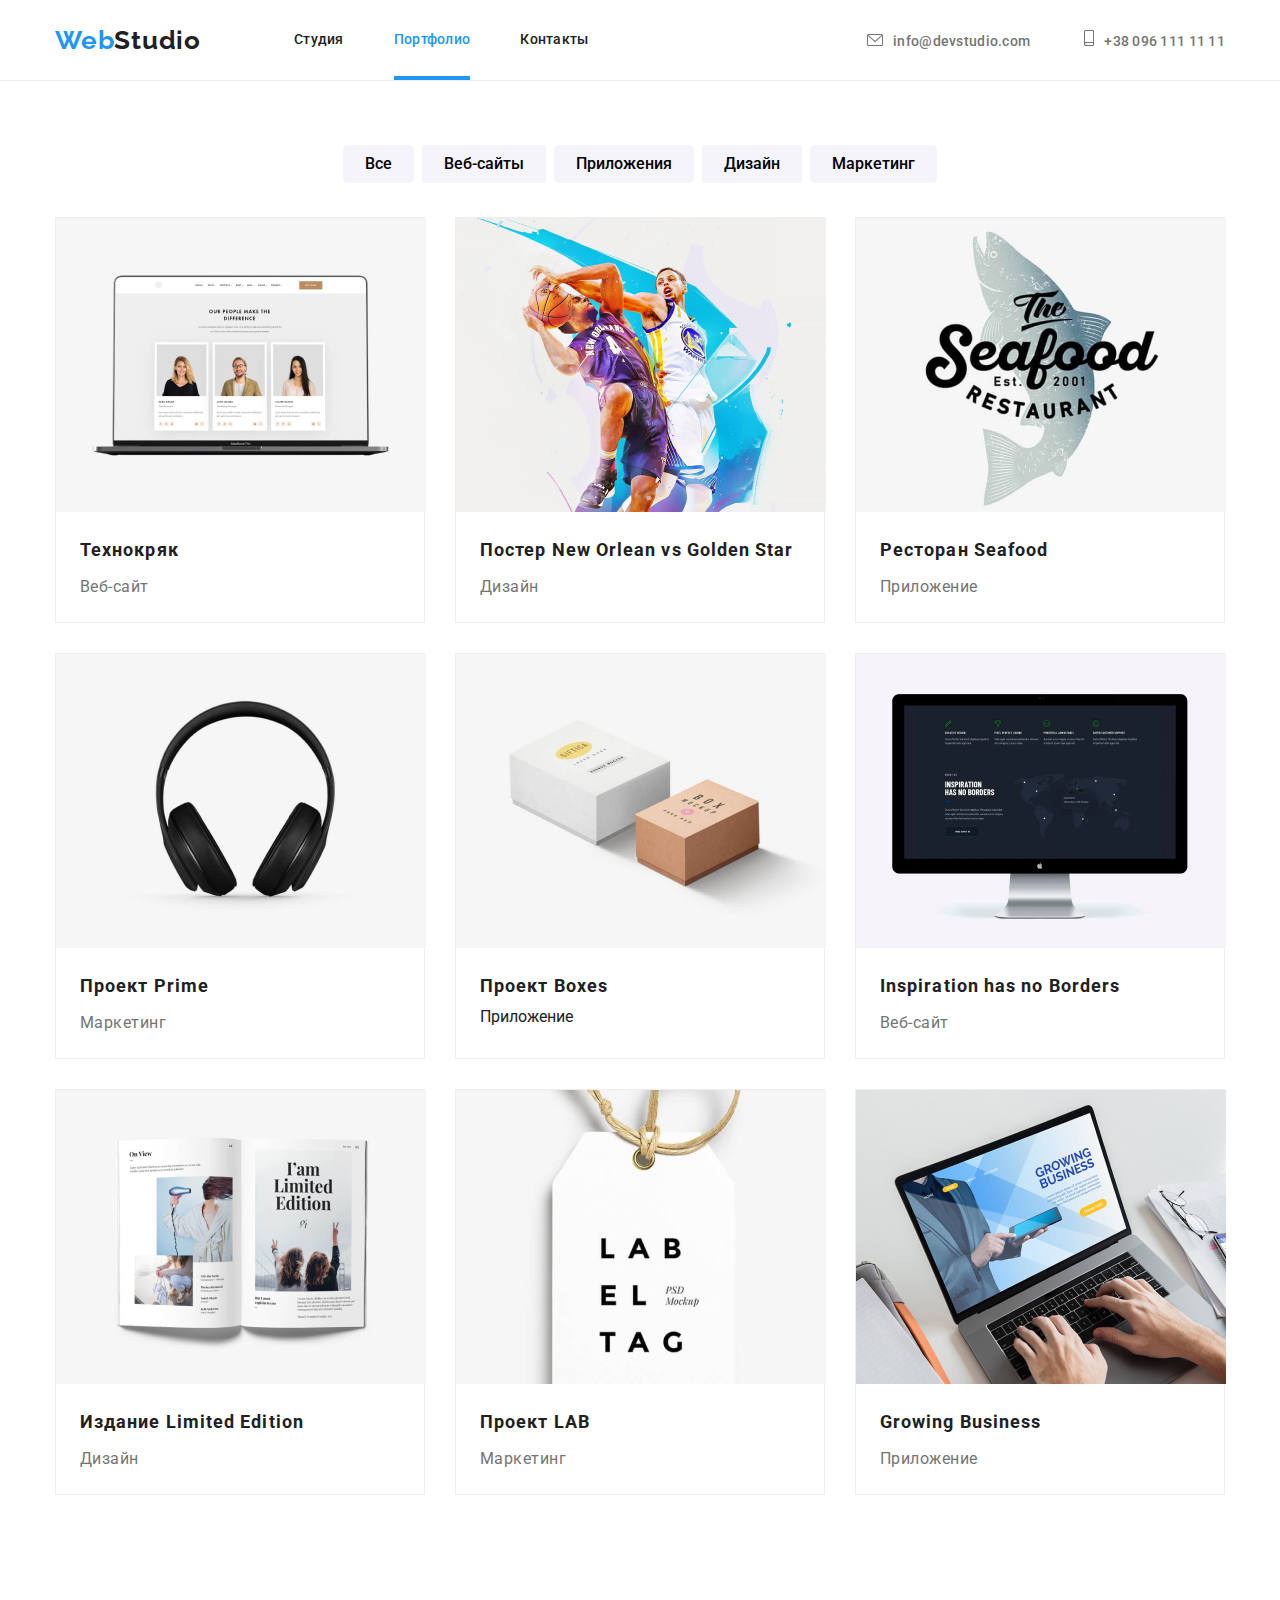
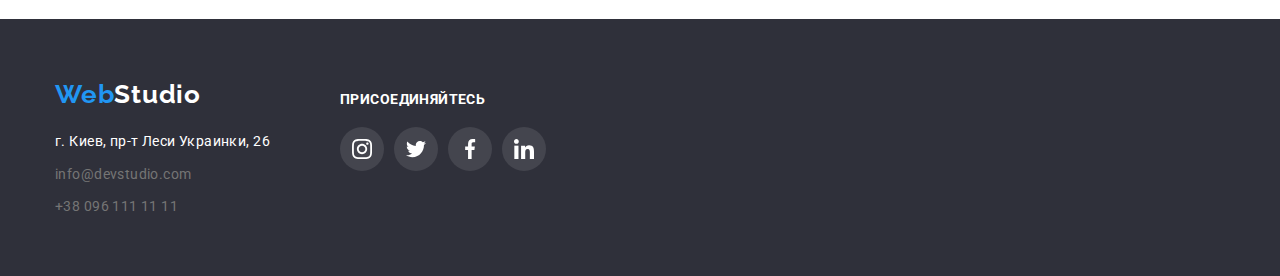
==== portfolio.html @ 8945f526 "start" ====
<!DOCTYPE html>
<html lang="ru">

<head>
    <meta charset="UTF-8">
    <meta name="viewport" content="width=device-width, initial-scale=1.0">
    <title>домашка</title>
    <link rel="stylesheet" href="https://cdnjs.cloudflare.com/ajax/libs/modern-normalize/1.0.0/modern-normalize.min.css">
    <link rel="stylesheet" href="<link rel="preconnect" href="https://fonts.gstatic.com">
    <link href="https://fonts.googleapis.com/css2?family=Raleway:wght@700&family=Roboto:wght@400;500;700;900&display=swap" rel="stylesheet">
    <link rel="stylesheet" href="./css/styles.css">
</head>

<body>
    
        <!--Шапка Портфолио  -->
    <header class="header-portfolio">
        <div class="container-header">
        <nav class="site-nav" >
            <a class="logo-a" href="./index.html" ><span class="logo">Web</span>Studio </a>
            <ul class="logo-a-list">
                <li class="logo-a-list-item" > <a  class="logo-a-list-link" href="./index.html" >Студия</a></li>
                <li class="logo-a-list-item" > <a  class="logo-a-list-link"  href="#"> <span class="portfolio" >Портфолио</span> </a> </li>
                <li class="logo-a-list-item" > <a  class="logo-a-list-link" href="#" >Контакты</a> </li>
            </ul>
        </nav>
        <address class="header-contact">
            <a class="adress-mail" href="mailto:info@devstudio.com"><span  ><svg class="header-contact-svg"><use href="./images/sprite.svg#icon-mail"></use></svg>info@devstudio.com</span></a>
            <a class="header-contact-tel" href="tel:+380961111111"><span  > <svg class="header-contact-tel-svg">
                <use href="./images/sprite.svg#icon-smartphone"></use>
            </svg>+38 096 111 11 11</span></a>
        </address>
        </div>
    </header>

    <main>
        <!-- Мейн Секция -->
        <section class="work">
            <div class="container">
            <h1 class="visually-hidden"> main </h1>
       <ul class="list-button" >
       <li class="list-button-item"> <button class="work-button"> <span class="work-button-text">Все</span> </button> </li>
       <li class="list-button-item"> <button class="work-button"> <span class="work-button-text">Веб-сайты</span> </button> </li>
       <li class="list-button-item"> <button class="work-button"> <span class="work-button-text">Приложения</span> </button> </li>
       <li class="list-button-item"> <button class="work-button"> <span class="work-button-text">Дизайн</span> </button> </li>
       <li class="list-button-item"> <button class="work-button"> <span class="work-button-text">Маркетинг</span> </button> </li>
    </ul>
    <!-- Карточки -->
    <ul class="work-list" >
        <li class="work-list-item"> 
            <a class="work-list-link" href="" >
                <div class="work-thumb"> <p class="work-thumb-title">Технокряк это современная площадка распространения коронавируса. Компании используют эту платформу для цифрового
                шпионажа и атак на защищённые сервера конкурентов.</p>
            <img src="images/website.jpg" alt="фото сайта"> </div>
           <div class="text-container"> <h3 class="work-list-title">Технокряк</h3> <span class="work-list-text">Веб-сайт</span></div> 
        </a>
        </li>
    
        <li class="work-list-item"> 
            <a class="work-list-link" href="">
                <div class="work-thumb">
                    <p class="work-thumb-title">Технокряк это современная площадка распространения коронавируса. Компании используют эту
                        платформу для цифрового
                        шпионажа и атак на защищённые сервера конкурентов.</p>
                <img src="images/neworlean.jpg" alt="Постер"> </div>
            <div class="text-container"><h3 class="work-list-title"> Постер New Orlean vs Golden Star</h3> <span class="work-list-text">Дизайн</span> </div> 
        </a>
        </li>

        <li class="work-list-item"> 
            <a class="work-list-link" href=""> 
                <div class="work-thumb">
                <p class="work-thumb-title">Технокряк это современная площадка распространения коронавируса. Компании используют эту
                    платформу для цифрового
                    шпионажа и атак на защищённые сервера конкурентов.</p>
                <img src="images/restorant.jpg" alt="Лого Ресторана"> </div>
            <div class="text-container"><h3 class="work-list-title">Ресторан Seafood</h3> <span class="work-list-text">Приложение</span> </div> 
        </a>
        </li>

        <li class="work-list-item"> 
            <a class="work-list-link" href="">
                <div class="work-thumb">
                <p class="work-thumb-title">Технокряк это современная площадка распространения коронавируса. Компании используют эту
                    платформу для цифрового
                    шпионажа и атак на защищённые сервера конкурентов.</p>
                <img src="images/projectprime.jpg" alt="Наушники"> </div>
            <div class="text-container"><h3 class="work-list-title"> Проект Prime</h3> <span class="work-list-text">Маркетинг</span> </div> 
        </a>
        </li>

        <li class="work-list-item"> 
            <a class="work-list-link" href=""> 
                <div class="work-thumb">
                <p class="work-thumb-title">Технокряк это современная площадка распространения коронавируса. Компании используют эту
                    платформу для цифрового
                    шпионажа и атак на защищённые сервера конкурентов.</p>
                <img src="images/projectboxes.jpg" alt="Коробки"> </div>
            <div class="text-container"><h3 class="work-list-title">Проект Boxes</h3> <span class="work-list-tex">Приложение</span> </div>
         </a>
        </li>

        <li class="work-list-item"> 
            <a class="work-list-link" href="">
                <div class="work-thumb">
                <p class="work-thumb-title">Технокряк это современная площадка распространения коронавируса. Компании используют эту
                    платформу для цифрового
                    шпионажа и атак на защищённые сервера конкурентов.</p>
                <img src="images/inspirationborders.jpg" alt="Программа"> </div>
           <div class="text-container"> <h3 class="work-list-title">Inspiration has no Borders</h3> <span class="work-list-text">Веб-сайт</span> </div> 
        </a>
        </li>
    
        <li class="work-list-item"> 
            <a class="work-list-link" href=""> 
                <div class="work-thumb">
                <p class="work-thumb-title">Технокряк это современная площадка распространения коронавируса. Компании используют эту
                    платформу для цифрового
                    шпионажа и атак на защищённые сервера конкурентов.</p>
                <img src="images/limitededition.jpg" alt="Книга"> </div>
            <div class="text-container"><h3 class="work-list-title">Издание Limited Edition</h3> <span class="work-list-text">Дизайн</span></div> 
        </a>
        </li>

        <li class="work-list-item"> 
            <a class="work-list-link" href=""> 
                <div class="work-thumb">
                <p class="work-thumb-title">Технокряк это современная площадка распространения коронавируса. Компании используют эту
                    платформу для цифрового
                    шпионажа и атак на защищённые сервера конкурентов.</p>
                <img src="images/lab.jpg" alt="Бирка"> </div>
            <div class="text-container"><h3 class="work-list-title">Проект LAB</h3> <span class="work-list-text">Маркетинг</span> </div> 
        </a>
        </li>

        <li class="work-list-item"> 
            <a class="work-list-link" href=""> 
                <div class="work-thumb">
                <p class="work-thumb-title">Технокряк это современная площадка распространения коронавируса. Компании используют эту
                    платформу для цифрового
                    шпионажа и атак на защищённые сервера конкурентов.</p>
                <img src="images/growingbusiness.jpg" alt="Ноутбук"> </div>
            <div class="text-container"><h3 class="work-list-title">Growing Business</h3> <span class="work-list-text">Приложение</span> </div> 
        </a>
        </li>
        </ul>
        </div>
        </section>
   
    </main>
    <!-- Подвал -->
        <footer class="footer">
            <div class="container">
                <div class="footer-container">
                    <div class="footer-maininfo">
            <a class="logo-a-footer" href="/index.html"><span class="logo">Web</span><span class="logo-a-footer-text">Studio</span></a>
            <address class="footer-adress">
                <ul class="footer-list">
                <li class="footer-list-item"><a class="footer-list-text" href="https://goo.gl/maps/csx7mLunFfqbMCbs7" target="_blank">г. Киев, пр-т Леси Украинки, 26</a></li>
                <li class="footer-list-item"><a class="footer-list-contact" href="mailto:info@devstudio.com">info@devstudio.com</a></li>
                <li class="footer-list-item"><a class="footer-list-contact" href="tel:+380961111111">+38 096 111 11 11</a></li>
                </ul>
            </address>
                    </div>
                    <!-- Присоединяйтесь -->
            <div class="container-recconect">
                <h4>ПРИСОЕДИНЯЙТЕСЬ</h4>
                <ul class="container-recconect-list">
            
                    <li class="container-recconect-list-item"> <a class="recconect-list-link" tabindex="0"><svg class="recconect-svg">
                                <use href="./images/sprite2.svg#instagram"></use>
                            </svg></a> </li>
                    <li class="container-recconect-list-item"> <a class="recconect-list-link" tabindex="0"><svg class="recconect-svg">
                                <use href="./images/sprite2.svg#twitter"></use>
                            </svg></a> </li>
                    <li class="container-recconect-list-item"> <a class="recconect-list-link" tabindex="0"><svg class="recconect-svg">
                                <use href="./images/sprite2.svg#facebook"></use>
                            </svg></a> </li>
                    <li class="container-recconect-list-item"> <a class="recconect-list-link" tabindex="0"><svg class="recconect-svg">
                                <use href="./images/sprite2.svg#linkedin"></use>
                            </svg></a> </li>
            
                </ul>
            
            </div>
            </div>
        </footer>

</body>

</html>
---- css/styles.css ----
/* Общие значения для цвета и шрифта */
:root {
  --primary-text-color: #757575;
  --title-text-color: #212121;
  --dedicated-text-color: #2196f3;
  --heroandadress-text-color: #ffffff;
  --main-font: 'Roboto', sans-serif;
  --second-font: 'Raleway', sans-serif;
}

/* Общие правила для всех тегов */
h1,
h2,
h3,
h4,
h5,
h6 {
  margin: 0;
}
p {
  margin: 0;
}
address {
  font-style: normal;
}
ul {
  list-style: none;
  padding: 0px;
  margin: 0px;
}

body {
  font-family: var(--main-font);
  margin: 0;
}
a {
  text-decoration: none;
  color: var(--title-text-color);
}
/* Общие правила для контейнера Дива */
.container {
  width: 1200px;
  padding: 0 15px;
  margin: 0 auto;
  align-items: center;
  display: block;
}
/* Общие правила  */
.adress-mail:hover,
.adress-mail:focus {
  color: var(--dedicated-text-color);
  transition: 250ms cubic-bezier(0.4, 0, 0.2, 1);
}
.adress-mail:hover .header-contact-svg,
.adress-mail:focus .header-contact-svg {
  fill: var(--dedicated-text-color);
  transition: 250ms cubic-bezier(0.4, 0, 0.2, 1);
}

.button:hover,
.button:focus {
  background: #2196f3;
  transition: 250ms cubic-bezier(0.4, 0, 0.2, 1);
}
.portfolio {
  color: var(--dedicated-text-color);
}
.portfolio::after {
  content: '';
  position: absolute;
  display: inline-block;
  width: 100%;
  height: 4px;
  background-color: #2196f3;
  bottom: 0;
  left: 0;
}
.studio {
  color: var(--dedicated-text-color);
}
.studio::after {
  content: '';
  position: absolute;
  display: inline-block;
  width: 100%;
  height: 4px;
  background-color: #2196f3;
  bottom: 0;
  left: 0;
}

/* Стили для СТУДИЯ */
/* Стили для верхней линии header */
.container-header {
  width: 1200px;
  padding: 0 15px;
  margin: 0 auto;
  align-items: center;
  display: flex;
}
header {
  border-bottom: 1px solid#ececec;

  background-color: var(--heroandadress-text-color);
}
.logo {
  color: var(--dedicated-text-color);
}
.logo-a-list-link {
  position: relative;
  display: inline-block;
  padding-top: 32px;
  padding-bottom: 32px;
}
.logo-a-list-link:hover,
.logo-a-list-link:focus {
  color: var(--dedicated-text-color);
  transition: 250ms cubic-bezier(0.4, 0, 0.2, 1);
}
.logo-a:hover,
.logo-a:focus {
  color: var(--dedicated-text-color);
  transition: 250ms cubic-bezier(0.4, 0, 0.2, 1);
}
.logo-a {
  font-family: var(--second-font);
  font-style: normal;
  font-weight: bold;
  font-size: 26px;
  line-height: 1.19;
  letter-spacing: 0.03em;
  color: var(--title-text-color);
  margin-right: 93px;
}
.logo-a-list {
  font-style: normal;
  font-weight: 500;
  font-size: 14px;
  line-height: 1.14;
  letter-spacing: 0.02em;
  display: flex;
}
.logo-a-list-item:not(:last-child) {
  margin-right: 50px;
}
.site-nav {
  display: flex;
  align-items: center;
}
.header-contact-tel {
  color: var(--primary-text-color);
}
.header-contact-tel:hover,
.header-contact-tel:focus {
  color: var(--dedicated-text-color);
  transition: 250ms cubic-bezier(0.4, 0, 0.2, 1);
}
.header-contact-tel:hover .header-contact-tel-svg,
.header-contact-tel:focus .header-contact-tel-svg {
  fill: var(--dedicated-text-color);
  transition: 250ms cubic-bezier(0.4, 0, 0.2, 1);
}
.header-contact {
  margin-left: auto;
}
.header-contact-tel {
  font-style: normal;
  font-weight: 500;
  font-size: 14px;
  line-height: 16px;
  letter-spacing: 0.02em;
}
.adress-mail {
  margin-right: 50px;
  color: var(--primary-text-color);
  font-style: normal;
  font-weight: 500;
  font-size: 14px;
  line-height: 16px;
  letter-spacing: 0.02em;
}
.header-contact-svg {
  width: 16px;
  height: 12px;
  fill: #757575;
  margin-right: 10px;
}
.header-contact-tel-svg {
  width: 10px;
  height: 16px;
  fill: #757575;
  margin-right: 10px;
}
/* Секция Герой */

/* Скрытый заголовок */
.visually-hidden {
  position: absolute;
  width: 1px;
  height: 1px;
  margin: -1px;
  border: 0;
  padding: 0;

  white-space: nowrap;
  clip-path: imset(100%);
  clip: rect(0 0 0 0);
}

.hero {
  display: flex;
  flex-direction: column;
  text-align: center;
  margin-bottom: 94px;
  background-image: linear-gradient(
      rgba(47, 48, 58, 0.4),
      rgba(47, 48, 58, 0.4)
    ),
    url('../images/hero.jpg');
  background-repeat: no-repeat;
  max-width: 1600px;
  margin-left: auto;
  margin-right: auto;
}
.slogan {
  font-style: normal;
  font-weight: 900;
  font-size: 44px;
  line-height: 1.36;
  letter-spacing: 0.06em;
  text-transform: uppercase;
  margin-top: 200px;
  margin-bottom: 30px;
  color: var(--heroandadress-text-color);
}

.button-main {
  background: #2196f3;
  box-shadow: 0px 4px 4px rgba(0, 0, 0, 0.15);
  border-radius: 4px;
  width: 200px;
  height: 50px;
  margin-bottom: 200px;
}
.button-main-text {
  font-family: var(--main-font);
  font-weight: bold;
  font-size: 16px;
  line-height: 30px;
  color: var(--heroandadress-text-color);
  min-width: 200px;
  height: 50px;
}

.button span:hover,
.button span:focus {
  color: #ffffff;
  transition: 250ms cubic-bezier(0.4, 0, 0.2, 1);
}
/* МОДАЛКА */
.backdrop {
  position: fixed;
  top: 0;
  left: 0;
  width: 100%;
  height: 100%;
  background: rgba(0, 0, 0, 0.2);
  z-index: 1;
  transition: 250ms cubic-bezier(0.4, 0, 0.2, 1);
}
.backdrop.is-hidden {
  opacity: 0;
  pointer-events: none;
}

.modal {
  position: absolute;
  top: 50%;
  left: 50%;
  transform: translate(-50%, -50%);

  width: 528px;
  height: 581px;
  background-color: #ffffff;
  box-shadow: 0px 1px 3px rgba(0, 0, 0, 0.12), 0px 1px 1px rgba(0, 0, 0, 0.14),
    0px 2px 1px rgba(0, 0, 0, 0.2);
  border-radius: 4px;
}
.modal-svg {
  position: absolute;
  top: 8px;
  right: 8px;
  width: 30px;
  height: 30px;
  background: #ffffff;
  border-radius: 50%;
  border: 1px solid rgba(0, 0, 0, 0.1);
  box-sizing: border-box;
  justify-content: center;
  align-items: center;
  display: flex;
}
/* Критерии */
.criterion {
  margin-bottom: 94px;
}
.criterion-list {
  display: flex;
}
.criterion-title {
  font-style: normal;
  font-weight: bold;
  font-size: 14px;
  line-height: 1.14;
  letter-spacing: 0.03em;
  text-transform: uppercase;
  color: var(--title-text-color);
  margin-bottom: 10px;
}
.criterion-list-text {
  font-style: normal;
  font-weight: normal;
  font-size: 14px;
  line-height: 1.71;
  letter-spacing: 0.03em;
  color: var(--primary-text-color);
}

.criterion-list-item::before {
  content: '';
  display: block;
  width: 270px;
  height: 120px;
  background-position: center;
  background-repeat: no-repeat;
  background-color: #f5f4fa;
  margin-bottom: 30px;
}
.icon-antenna::before {
  background-image: url('../images/antenna.svg');
}
.icon-clock::before {
  background-image: url('../images/clock.svg');
}
.icon-diagram::before {
  background-image: url('../images/diagram.svg');
}
.icon-astronaut::before {
  background-image: url('../images/astronaut.svg');
}
.criterion-list-item:not(:last-child) {
  margin-right: 30px;
}

/* Чем мы занимаемся */
.about-us-list {
  display: flex;
}

.about-us {
  margin-bottom: 94px;
}
.about-us-title {
  font-weight: bold;
  font-size: 36px;
  line-height: 1.16;
  text-align: center;
  letter-spacing: 0.03em;
  color: var(--title-text-color);
  margin-bottom: 50px;
}
.about-us-thumb:not(:last-child) {
  margin-right: 30px;
}
.about-us-thumb {
  position: relative;
  width: 370px;
  height: 294px;
}
.about-us-box {
  display: block;
  width: 370px;
  height: 70px;

  position: absolute;
  bottom: 0;
  left: 0;
  background: rgba(47, 48, 58, 0.8);
}
.about-us-text {
  display: inline-block;
  font-style: normal;
  font-weight: bold;
  font-size: 14px;
  line-height: 16px;

  letter-spacing: 0.03em;
  text-transform: uppercase;
  margin: 27px 82px;
  color: #ffffff;
}
/* Наша команда */
.team {
  padding-top: 94px;
  background-color: #f5f4fa;
}
.team-list {
  display: flex;
}
.team-list-item {
  width: 270px;
  height: 428px;
  box-shadow: 0px 1px 3px rgba(0, 0, 0, 0.12), 0px 1px 1px rgba(0, 0, 0, 0.14),
    0px 2px 1px rgba(0, 0, 0, 0.2);
  border-radius: 0px 0px 4px 4px;
  background-color: var(--heroandadress-text-color);
  text-align: center;
  margin-bottom: 94px;
}
.team-list-item:not(:last-child) {
  margin-right: 30px;
}
.team-img {
  margin-bottom: 30px;
}
.team-title {
  font-weight: bold;
  font-size: 36px;
  line-height: 1.16;
  text-align: center;
  letter-spacing: 0.03em;
  color: var(--title-text-color);
  margin-bottom: 50px;
}
.team-list-title {
  font-style: normal;
  font-weight: 500;
  font-size: 16px;
  line-height: 1.18;
  margin-bottom: 10px;
}
.team-list-text {
  font-style: normal;
  font-weight: normal;
  font-size: 16px;
  line-height: 1.18;
  color: var(--primary-text-color);
}
.team-list-link {
  display: flex;
  justify-content: center;
  margin-top: 16px;
}
.team-list-link-li:not(:last-child) {
  margin-right: 10px;
}
.team-list-link-item {
  width: 44px;
  height: 44px;
  display: block;
  border-radius: 50%;
  background-color: #ffffff;
  display: flex;
  justify-content: center;
  align-items: center;
}

.team-list-link-li:focus {
  background-color: #2196f3;
  transition: 250ms cubic-bezier(0.4, 0, 0.2, 1);
}
.team-list-link-item:hover,
.team-list-link-item:focus {
  background-color: #2196f3;
  transition: 250ms cubic-bezier(0.4, 0, 0.2, 1);
}
.team-list-link-item:hover .team-list-link-svg,
.team-list-link-item:focus .team-list-link-svg {
  fill: #ffffff;
  transition: 250ms cubic-bezier(0.4, 0, 0.2, 1);
}
.team-list-link-svg {
  width: 20px;
  height: 20px;
  fill: #afb1b8;
}
/* Клиенты */
.clients {
  margin-bottom: 94px;
}
.clients-list {
  display: flex;
}
.clients-title {
  text-align: center;
  font-style: normal;
  font-weight: bold;
  font-size: 36px;
  line-height: 42px;
  margin-bottom: 50px;
}
.clients-list-item:not(:last-child) {
  margin-right: 30px;
}
.clients-link {
  display: flex;
  width: 170px;
  height: 90px;
  border: 1px solid #afb1b8;
  border-radius: 4px;
}
.clients-svg {
  margin: auto;
  fill: #afb1b8;
}
.clients-link:hover,
.clients-link:focus {
  border: 1px solid #2196f3;
  border-radius: 4px;
  transition: 250ms cubic-bezier(0.4, 0, 0.2, 1);
}
.clients-link:hover .clients-svg,
.clients-link:focus .clients-svg {
  fill: #2196f3;
  transition: 250ms cubic-bezier(0.4, 0, 0.2, 1);
}
/* Подвал */
.footer {
  background-color: #2f303a;
  padding-top: 60px;
  padding-bottom: 57px;
}
.logo-a-footer {
  font-family: var(--second-font);
  font-style: normal;
  font-weight: bold;
  font-size: 26px;
  line-height: 1.19;
  letter-spacing: 0.03em;
  color: var(--title-text-color);
  display: inline-block;
  margin-bottom: 20px;
}
.logo-a-footer-text {
  color: var(--heroandadress-text-color);
}
.footer-list-item:not(:last-child) {
  margin-bottom: 9px;
}
.footer-list-text {
  color: var(--heroandadress-text-color);
}
.footer-list {
  font-style: normal;
  font-weight: normal;
  font-size: 14px;
  line-height: 1.71;
  letter-spacing: 0.03em;
  color: rgba(255, 255, 255, 0.6);
}
.footer-list-contact {
  color: var(--primary-text-color);
}
.footer-container {
  display: flex;
}
.container-recconect {
  margin-top: 12px;
  margin-left: 70px;
}
.container-recconect h4 {
  font-style: normal;
  font-weight: bold;
  font-size: 14px;
  line-height: 16px;
  letter-spacing: 0.03em;
  text-transform: uppercase;
  color: #ffffff;
}
.container-recconect-list {
  display: flex;
  justify-content: center;
  margin-top: 20px;
}
.container-recconect-list-item:not(:last-child) {
  margin-right: 10px;
}
.recconect-svg {
  width: 20px;
  height: 20px;
  fill: #ffffff;
}
.recconect-list-link {
  width: 44px;
  height: 44px;
  border-radius: 50%;
  background-color: rgba(255, 255, 255, 10%);
  display: flex;
  justify-content: center;
  align-items: center;
}
.recconect-list-link:hover,
.recconect-list-link:focus {
  background-color: #2196f3;
  transition: 250ms cubic-bezier(0.4, 0, 0.2, 1);
}
/* страница ПОРТФОЛИО */
/* Шапка Header */
.header-portfolio {
  margin-bottom: 64px;
}
/* Мейн секция */

.work-list-title {
  font-style: normal;
  font-weight: bold;
  font-size: 18px;
  line-height: 2;
  letter-spacing: 0.06em;
  color: var(--title-text-color);
  margin-bottom: 4px;
}
.work-list-text {
  font-style: normal;
  font-weight: normal;
  font-size: 16px;
  line-height: 1.87;
  letter-spacing: 0.03em;
  color: var(--primary-text-color);
}
.list-button {
  display: flex;
  justify-content: center;
  margin-bottom: 34px;
}
.list-button-item {
  height: 38px;
}

.list-button-item:not(:last-child) {
  margin-right: 8px;
}
.work-button {
  background: #f5f4fa;
  padding: 6px 22px;
  border-radius: 4px;
  border: unset;
}

.work-button:hover,
.work-button:focus {
  background-color: var(--dedicated-text-color);
  box-shadow: 0px 4px 4px rgba(0, 0, 0, 0.25);
  transition: 250ms cubic-bezier(0.4, 0, 0.2, 1);
}
.work-button:hover .work-button-text,
.work-button:focus .work-button-text {
  color: #ffffff;
  transition: 250ms cubic-bezier(0.4, 0, 0.2, 1);
}

.work-button-text {
  font-style: normal;
  font-weight: 500;
  font-size: 16px;
  line-height: 1.62;
}
.work-list {
  display: flex;
  flex-wrap: wrap;
  margin-bottom: 94px;
}
.work-list-item {
  margin-right: 30px;
  margin-bottom: 30px;
  width: 370px;
  border: 1px solid #eeeeee;
}
.work-list-link {
  display: inline-block;
}
.work-list-link:hover,
.work-list-link:focus {
  box-shadow: 0px 4px 4px rgba(0, 0, 0, 0.25);
  transition: 250ms cubic-bezier(0.4, 0, 0.2, 1);
}
.work-list-item:nth-child(3n) {
  margin-right: 0;
}
.text-container {
  margin: 20px 24px;
}
.work-thumb {
  position: relative;
  width: 370px;
  height: 294px;
  overflow: hidden;
}

.work-thumb-title {
  position: absolute;
  width: 100%;
  height: 100%;
  transform: translateY(100%);
  transition: 250ms cubic-bezier(0.4, 0, 0.2, 1);
  background: rgba(33, 150, 243, 0.9);
  padding: 63px 24px;
  font-family: Roboto;
  font-style: normal;
  font-weight: normal;
  font-size: 18px;
  line-height: 28px;
  letter-spacing: 0.03em;
  color: #ffffff;
}
.work-list-link:hover .work-thumb-title,
.work-list-link:focus .work-thumb-title {
  transform: translateY(0%);
}
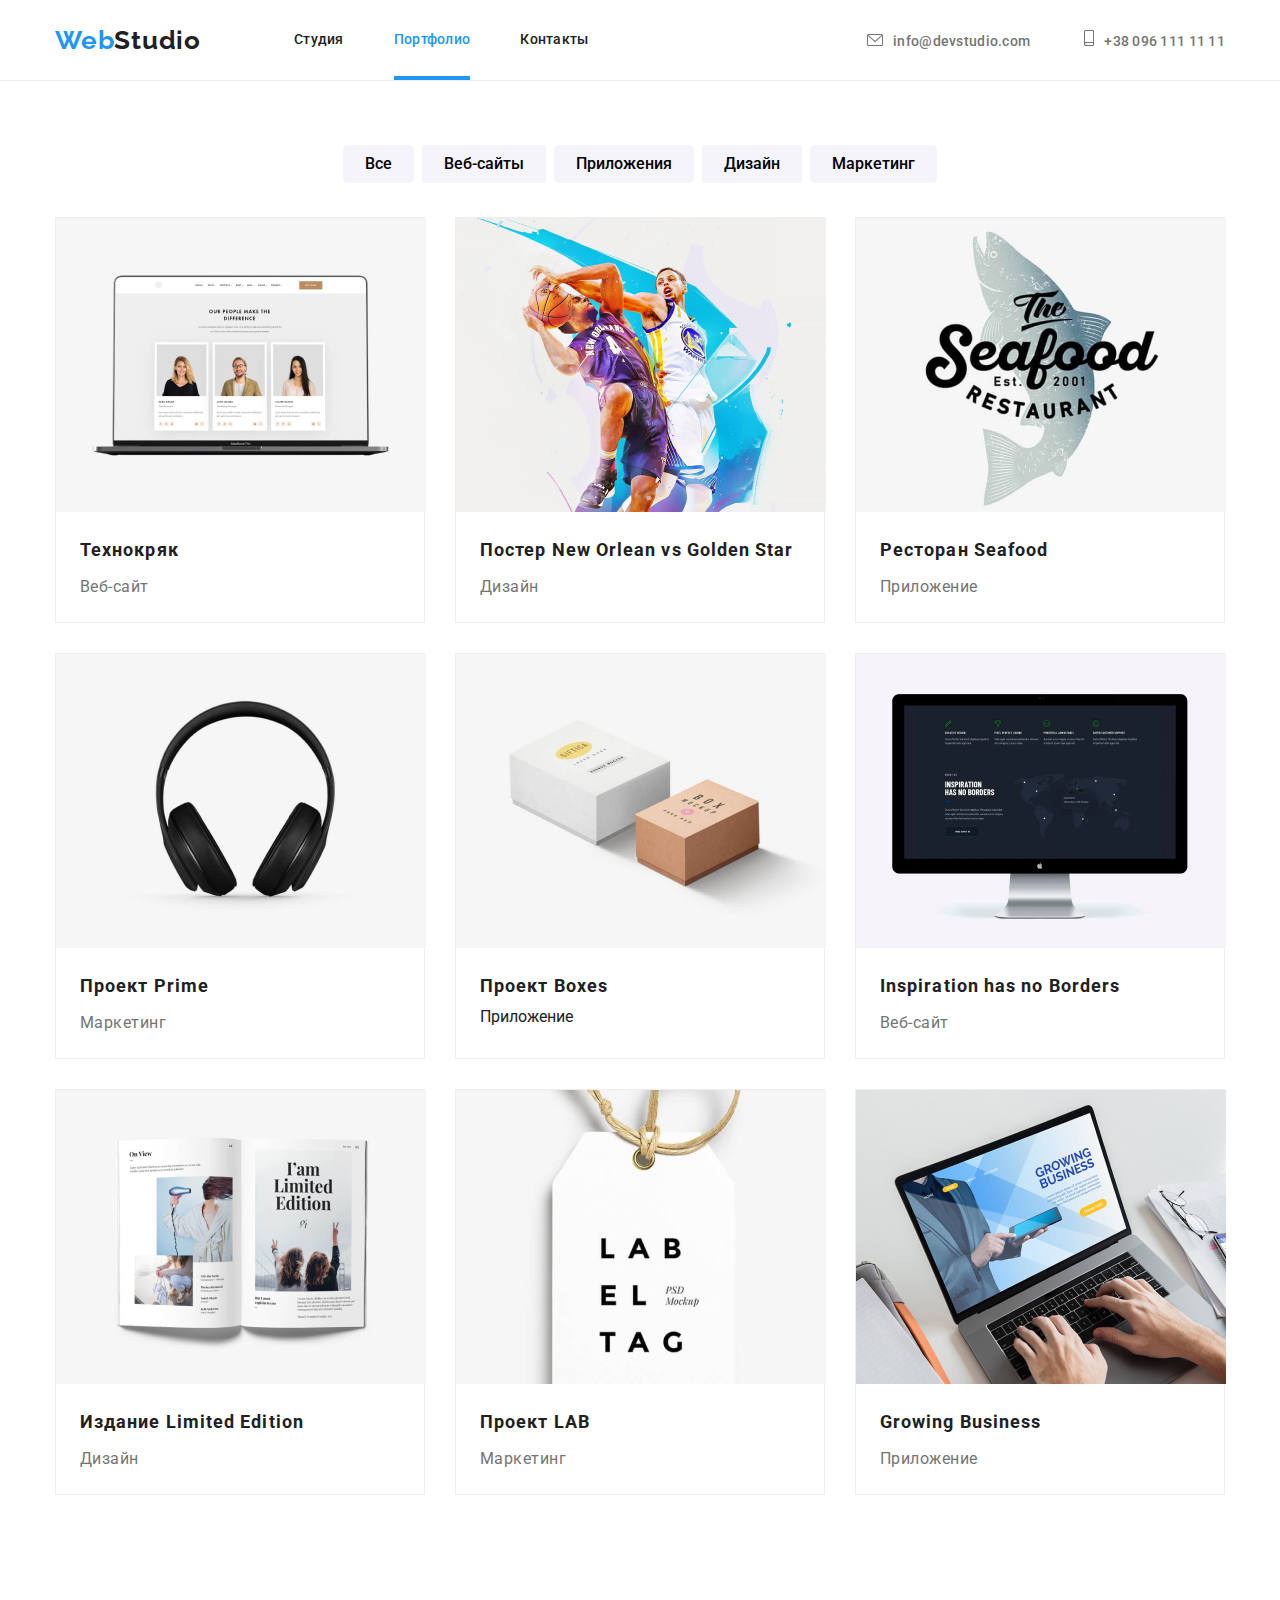
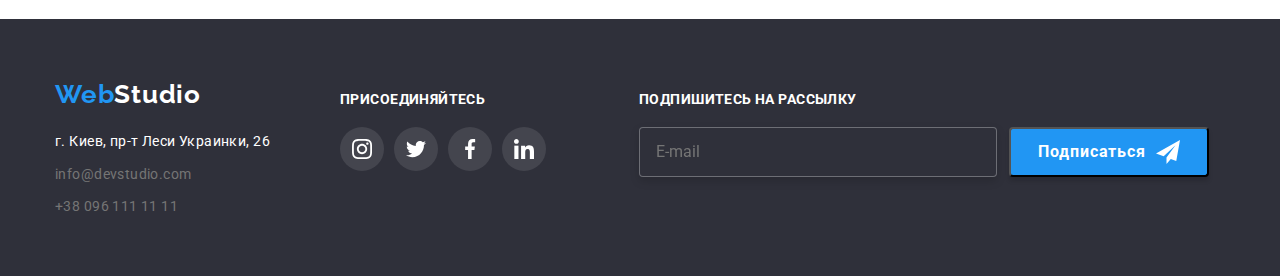
==== commit 091a2485: "11" ====
--- a/portfolio.html
+++ b/portfolio.html
@@ -183,6 +183,18 @@
                 </ul>
             
             </div>
+            <!-- Обратная связь телега -->
+            <div class="subscribe">
+                <H4>Подпишитесь на рассылку</H4>
+                <div class="form-subscribe">
+                    <form action="" method="post">
+                        <input class="fas" type="text" name="message" placeholder="E-mail" />
+                    </form>
+                    <form action="" method="">
+                        <button class="button-subscribe"> <span>Подписаться </span> </button>
+                    </form>
+                </div>
+            </div>
             </div>
         </footer>
 
--- a/css/styles.css
+++ b/css/styles.css
@@ -604,6 +604,70 @@
   background-color: #2196f3;
   transition: 250ms cubic-bezier(0.4, 0, 0.2, 1);
 }
+/* Подпишитесь */
+.subscribe {
+  margin-top: 12px;
+  margin-left: 93px;
+}
+.form-subscribe {
+  display: flex;
+}
+.subscribe h4 {
+  font-style: normal;
+  font-weight: bold;
+  font-size: 14px;
+  line-height: 16px;
+  letter-spacing: 0.03em;
+  text-transform: uppercase;
+  color: #ffffff;
+  margin-bottom: 20px;
+}
+.fas {
+  width: 358px;
+  height: 50px;
+  border: 1px solid rgba(255, 255, 255, 0.3);
+  box-sizing: border-box;
+  filter: drop-shadow(0px 4px 4px rgba(0, 0, 0, 0.15));
+  border-radius: 4px;
+  background-color: #2f303a;
+  color: rgba(255, 255, 255, 0.6);
+  margin-right: 12px;
+  padding-left: 16px;
+  padding-top: 15px;
+  padding-bottom: 15px;
+}
+.button-subscribe {
+  display: flex;
+  background: #2196f3;
+  box-shadow: 0px 4px 4px rgba(0, 0, 0, 0.15);
+  border-radius: 4px;
+  width: 200px;
+  height: 50px;
+  align-items: center;
+  justify-content: center;
+}
+.test {
+  width: 24px;
+  height: 24px;
+}
+.button-subscribe span {
+  font-family: Roboto;
+  font-style: normal;
+  font-weight: bold;
+  font-size: 16px;
+  line-height: 30px;
+  letter-spacing: 0.06em;
+  color: #ffffff;
+  margin-right: 10px;
+}
+.button-subscribe::after {
+  content: '';
+  display: inline-block;
+  width: 24px;
+  height: 24px;
+  background-image: url('../images/icon-send.svg');
+  background-position: center;
+}
 /* страница ПОРТФОЛИО */
 /* Шапка Header */
 .header-portfolio {
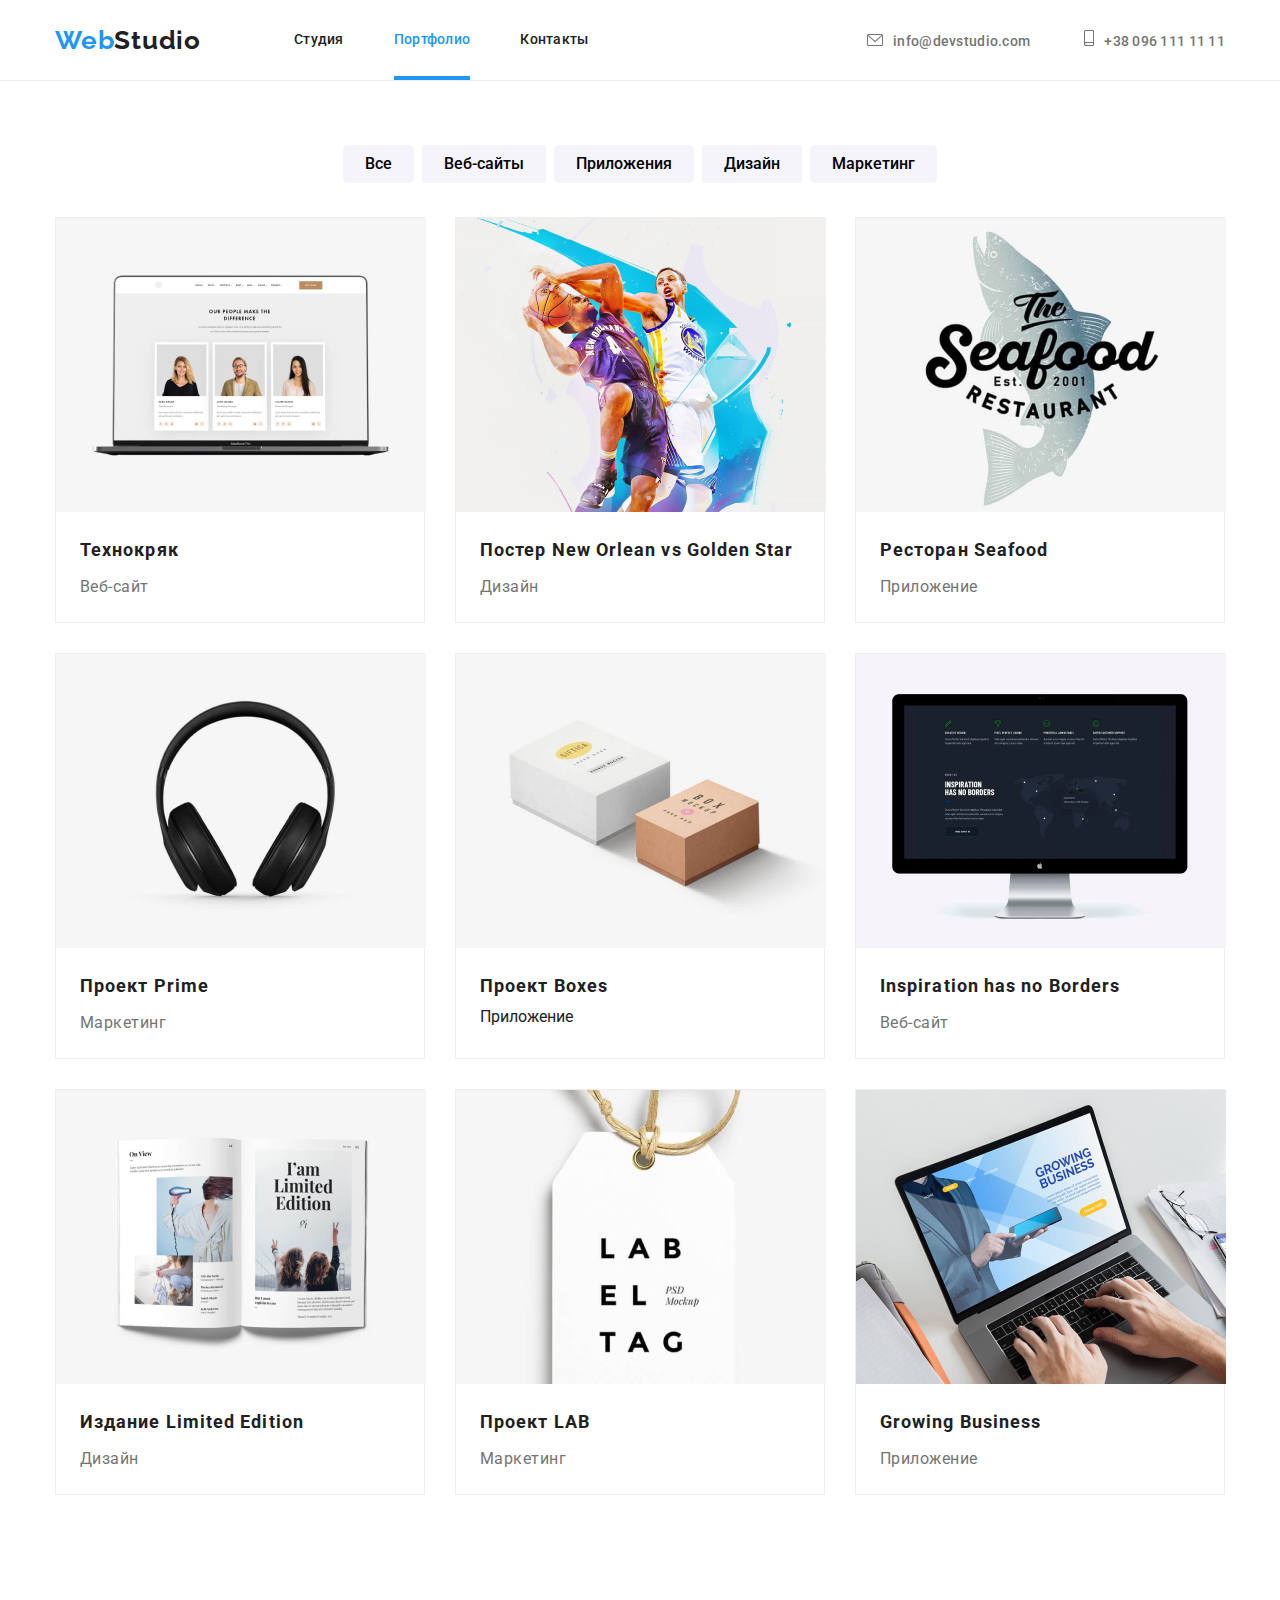
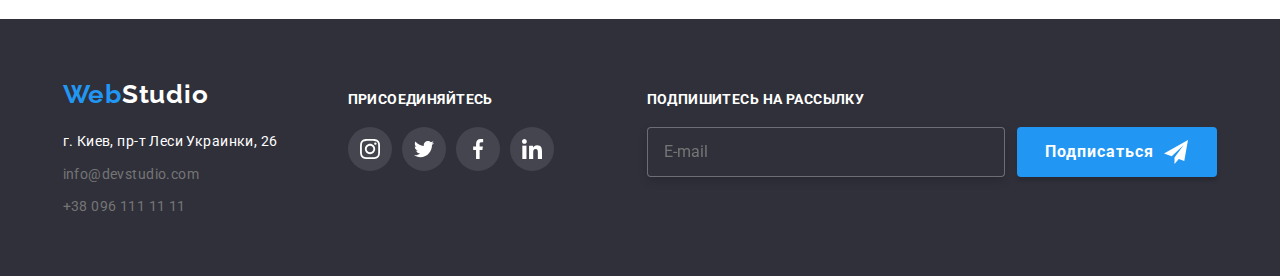
==== commit a5e8008b: "d" ====
--- a/portfolio.html
+++ b/portfolio.html
@@ -150,7 +150,7 @@
     </main>
     <!-- Подвал -->
         <footer class="footer">
-            <div class="container">
+            <div class="container-foot">
                 <div class="footer-container">
                     <div class="footer-maininfo">
             <a class="logo-a-footer" href="/index.html"><span class="logo">Web</span><span class="logo-a-footer-text">Studio</span></a>
--- a/css/styles.css
+++ b/css/styles.css
@@ -40,6 +40,20 @@
 /* Общие правила для контейнера Дива */
 .container {
   width: 1200px;
+  padding: 0 15px;
+  margin: 0 auto;
+  align-items: center;
+  display: block;
+}
+.container-foot {
+  width: 1185px;
+  padding: 0 15px;
+  margin: 0 auto;
+  align-items: center;
+  display: block;
+}
+.container-footer {
+  width: 100px;
   padding: 0 15px;
   margin: 0 auto;
   align-items: center;
@@ -278,7 +292,7 @@
   top: 50%;
   left: 50%;
   transform: translate(-50%, -50%);
-
+  padding: 40px;
   width: 528px;
   height: 581px;
   background-color: #ffffff;
@@ -299,6 +313,134 @@
   justify-content: center;
   align-items: center;
   display: flex;
+}
+.modal-svg:hover .modal-button-close,
+.modal-svg:focus .modal-button-close {
+  fill: var(--dedicated-text-color);
+  transition: 250ms cubic-bezier(0.4, 0, 0.2, 1);
+  cursor: pointer;
+}
+
+.modal b {
+  display: block;
+  font-style: normal;
+  font-weight: bold;
+  font-size: 20px;
+  line-height: 23px;
+  text-align: center;
+  letter-spacing: 0.03em;
+  color: #212121;
+  margin-bottom: 12px;
+}
+.modal-form {
+  display: flex;
+  flex-direction: column;
+  text-align: left;
+}
+.modal-form span {
+  display: block;
+  font-style: normal;
+  font-weight: normal;
+  font-size: 12px;
+  line-height: 14px;
+  letter-spacing: 0.01em;
+  color: #757575;
+  margin-bottom: 4px;
+}
+.modal-form-input {
+  width: 100%;
+  height: 40px;
+  border: 1px solid rgba(33, 33, 33, 0.2);
+  box-sizing: border-box;
+  border-radius: 4px;
+  padding-left: 42px;
+  cursor: pointer;
+}
+.modal-form-input-waepper {
+  position: relative;
+}
+.modal-icon {
+  position: absolute;
+  top: 50%;
+  left: 12px;
+  transform: translateY(-50%);
+}
+.modal-form-message {
+  font-style: normal;
+  font-weight: normal;
+  font-size: 12px;
+  line-height: 14px;
+  letter-spacing: 0.01em;
+  border: 1px solid rgba(33, 33, 33, 0.2);
+  resize: none;
+  height: 120px;
+  width: 100%;
+  padding: 12px 16px;
+  cursor: pointer;
+}
+.modal-form-policy-text::before {
+  content: '';
+  display: inline-block;
+  width: 16px;
+  height: 15px;
+  border-radius: 2px;
+  border: 2px solid #000000;
+  margin-right: 7px;
+}
+.modal-form-policy:checked + .modal-form-policy-text::before {
+  background-color: var(--dedicated-text-color);
+  background-image: url('../images/Vector.svg');
+  background-repeat: no-repeat;
+  background-position: center;
+  border-color: var(--dedicated-text-color);
+  transition: 250ms cubic-bezier(0.4, 0, 0.2, 1);
+}
+.modal-form-input:focus + .modal-icon {
+  fill: var(--dedicated-text-color);
+  transition: 250ms cubic-bezier(0.4, 0, 0.2, 1);
+}
+.modal-form-input:focus {
+  border-color: var(--dedicated-text-color);
+  outline: none;
+}
+.modal-form-policy-text {
+  margin-top: 20px;
+  font-weight: 400;
+  font-size: 14px;
+  line-height: 1.71;
+  letter-spacing: 0.03em;
+}
+.modal-link-policy {
+  text-decoration: underline;
+  color: var(--dedicated-text-color);
+  transition: 250ms cubic-bezier(0.4, 0, 0.2, 1);
+}
+.modal-form-btn {
+  width: 200px;
+  height: 50px;
+  background: #188ce8;
+  box-shadow: 0px 4px 4px rgba(0, 0, 0, 0.15);
+  border-radius: 4px;
+  font-family: Roboto;
+  font-style: normal;
+  font-weight: bold;
+  font-size: 16px;
+  line-height: 30px;
+  display: block;
+  align-items: center;
+  text-align: center;
+  letter-spacing: 0.06em;
+  color: #ffffff;
+  margin-top: 30px;
+  margin-left: auto;
+  margin-right: auto;
+  transition: 250ms cubic-bezier(0.4, 0, 0.2, 1);
+  cursor: pointer;
+  border: none;
+}
+.modal-form-message:focus {
+  border-color: var(--dedicated-text-color);
+  outline: none;
 }
 /* Критерии */
 .criterion {
@@ -645,6 +787,7 @@
   height: 50px;
   align-items: center;
   justify-content: center;
+  border: none;
 }
 .test {
   width: 24px;
